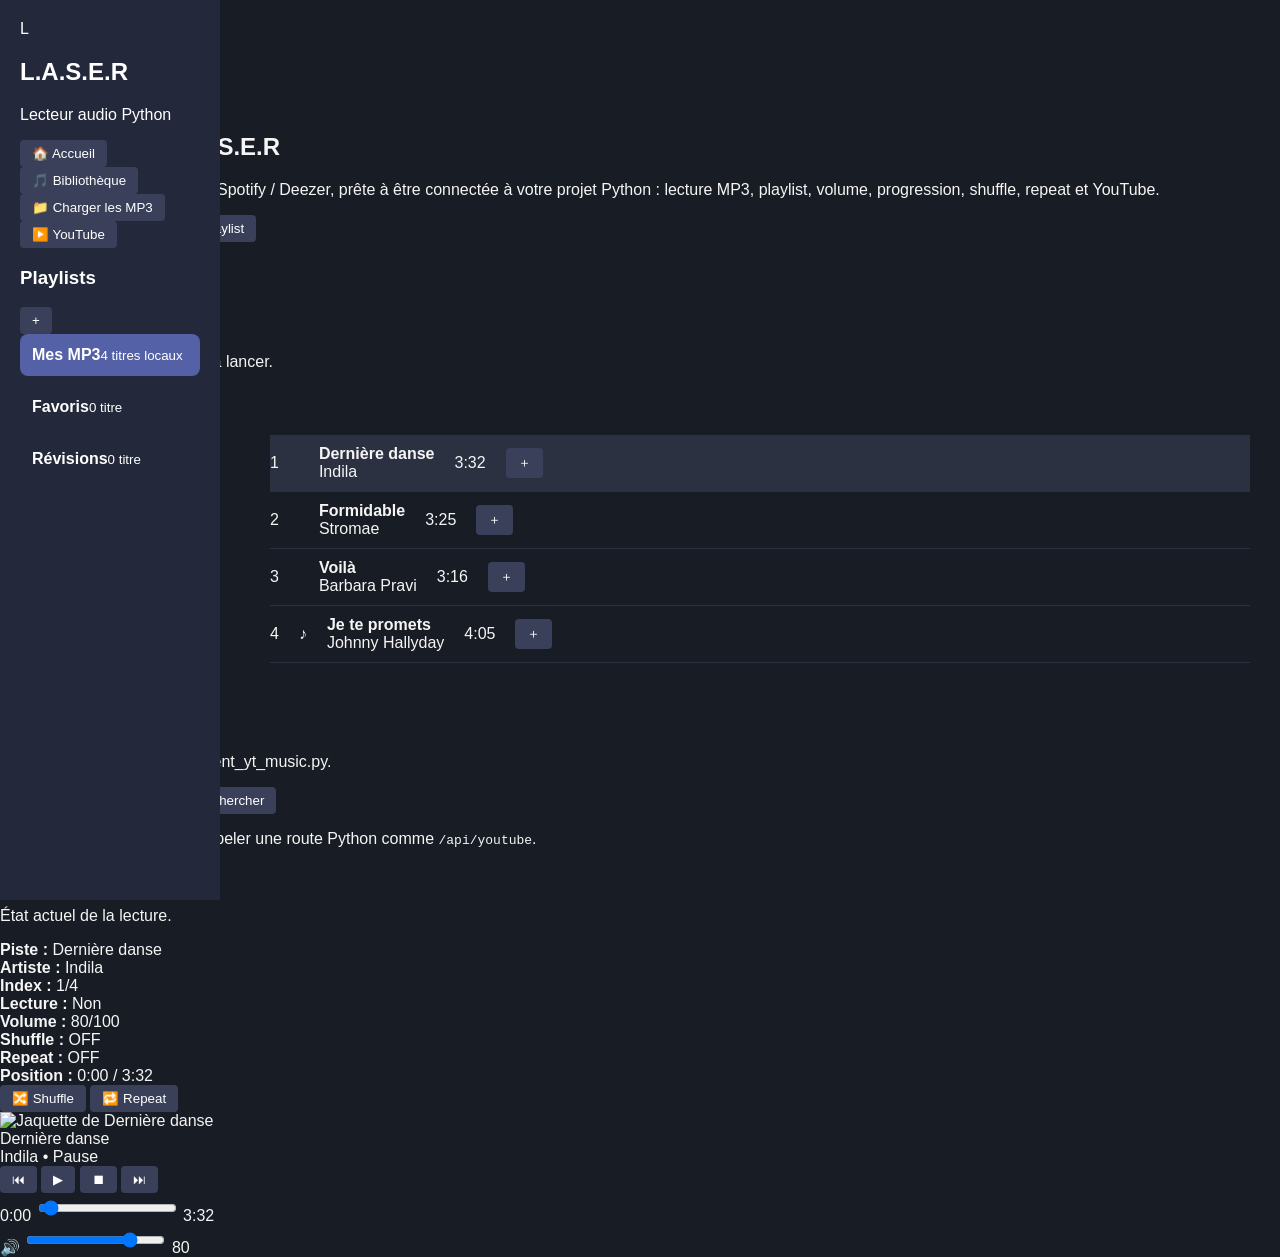
==== interface_test/index.html @ 235b2957 "Refonte globale de l’interface utilisateur pour obtenir un design plus moderne, cohérent et mieux or" ====
<!DOCTYPE html>
<html lang="fr">
<head>
  <meta charset="UTF-8" />
  <meta name="viewport" content="width=device-width, initial-scale=1.0" />
  <title>L.A.S.E.R</title>
  <link rel="stylesheet" href="/interface_test/style.css" />
</head>
<body>
  <div class="app">
    <aside class="sidebar" id="sidebar">
      <div class="brand">
        <div class="brand-icon">L</div>
        <div>
          <h1>L.A.S.E.R</h1>
          <p>Lecteur audio Python</p>
        </div>
      </div>

      <button class="side-btn active">🏠 Accueil</button>
      <button class="side-btn">🎵 Bibliothèque</button>
      <button class="side-btn" id="loadBtn">📁 Charger les MP3</button>
      <button class="side-btn">▶️ YouTube</button>

      <div class="side-section">
        <div class="section-title">
          <h3>Playlists</h3>
          <button id="newPlaylistBtn" title="Créer une playlist">+</button>
        </div>
        <div id="playlistMenu" class="playlist-menu"></div>
      </div>
    </aside>

    <main class="main">
      <header class="topbar">
        <button class="mobile-btn" id="mobileBtn">☰</button>
        <div class="search-box">
          <span>🔎</span>
          <input type="text" id="searchInput" placeholder="Rechercher un titre..." />
        </div>
        <button class="top-btn" id="refreshBtn">Actualiser</button>
      </header>

      <section class="hero">
        <div>
          <p class="hero-small">LECTEUR WEB</p>
          <h2>Bienvenue sur L.A.S.E.R</h2>
          <p class="hero-text">
            Interface moderne inspirée de Spotify / Deezer, prête à être connectée à votre projet Python :
            lecture MP3, playlist, volume, progression, shuffle, repeat et YouTube.
          </p>
          <div class="hero-actions">
            <button class="primary" id="heroLoadBtn">Charger les MP3</button>
            <button class="secondary" id="createPlaylistHeroBtn">Créer une playlist</button>
          </div>
        </div>

        <div class="hero-cover">
          <div class="big-cover" id="bigCover">♪</div>
          <p id="bigCoverTitle">Aucune piste</p>
        </div>
      </section>

      <section class="content">
        <div class="panel">
          <div class="panel-header">
            <div>
              <h3 id="playlistTitle">Playlist locale</h3>
              <p id="playlistSubtitle">Clique sur une musique pour la lancer.</p>
            </div>
            <span class="pill" id="trackCount">0 titre</span>
          </div>

          <div id="playlistContainer" class="playlist"></div>
        </div>

        <div class="right-column">
          <div class="panel">
            <div class="panel-header">
              <div>
                <h3>Recherche YouTube</h3>
                <p>Prévu pour être connecté à client_yt_music.py.</p>
              </div>
            </div>
            <div class="youtube-box">
              <input type="text" id="youtubeQuery" placeholder="Rechercher une musique YouTube..." />
              <button id="youtubeBtn">Rechercher</button>
            </div>
            <p class="help-text">
              Plus tard, ce bouton pourra appeler une route Python comme <code>/api/youtube</code>.
            </p>
          </div>

          <div class="panel">
            <div class="panel-header">
              <div>
                <h3>Infos lecteur</h3>
                <p>État actuel de la lecture.</p>
              </div>
            </div>
            <div id="statusBox" class="status-box"></div>
            <div class="toggle-row">
              <button id="shuffleBtn">🔀 Shuffle</button>
              <button id="repeatBtn">🔁 Repeat</button>
            </div>
          </div>
        </div>
      </section>
    </main>

    <footer class="player-bar">
      <div class="now-playing">
        <div class="cover" id="smallCover">♪</div>
        <div class="track-meta">
          <div id="trackName" class="track-name">Aucune piste</div>
          <div id="trackInfo" class="track-info">Prêt</div>
        </div>
      </div>

      <div class="controls-area">
        <div class="controls">
          <button id="prevBtn">⏮</button>
          <button id="playPauseBtn" class="play-main">▶</button>
          <button id="stopBtn">⏹</button>
          <button id="nextBtn">⏭</button>
        </div>

        <div class="progress-row">
          <span id="currentTime">0:00</span>
          <input type="range" id="progressBar" min="0" max="100" value="0" />
          <span id="durationTime">0:00</span>
        </div>
      </div>

      <div class="volume-box">
        <label for="volumeSlider">🔊</label>
        <input type="range" id="volumeSlider" min="0" max="100" value="80" />
        <span id="volumeValue">80</span>
      </div>
    </footer>
  </div>

  <script src="/interface_test/script.js"></script>
</body>
</html>
---- interface_test/style.css ----
body {
  font-family: 'Segoe UI', Arial, sans-serif;
  background: #181c24;
  color: #f5f5f5;
  margin: 0;
  padding: 0;
}

#sidebar {
  background: #23283b;
  color: #fff;
  width: 220px;
  min-height: 100vh;
  padding: 20px;
  box-sizing: border-box;
  position: fixed;
  left: 0;
  top: 0;
}

#playlistContainer {
  margin-left: 240px;
  padding: 30px;
}

.track-row {
  display: flex;
  align-items: center;
  padding: 10px 0;
  border-bottom: 1px solid #2c3142;
}

.track-row.active {
  background: #2c3142;
}

.track-number, .track-cover, .track-title, .track-subtitle, .track-duration {
  margin-right: 20px;
}

.track-title {
  font-weight: bold;
}

button {
  background: #3a405a;
  color: #fff;
  border: none;
  border-radius: 4px;
  padding: 6px 12px;
  cursor: pointer;
  transition: background 0.2s;
}

button:hover {
  background: #5561a6;
}

input[type="range"], input[type="text"] {
  background: #23283b;
  color: #fff;
  border: 1px solid #3a405a;
  border-radius: 4px;
  padding: 4px;
}

.playlist-card {
  background: #23283b;
  color: #fff;
  border-radius: 8px;
  padding: 12px;
  margin-bottom: 10px;
  cursor: pointer;
  transition: background 0.2s;
}

.playlist-card.active, .playlist-card:hover {
  background: #5561a6;
}
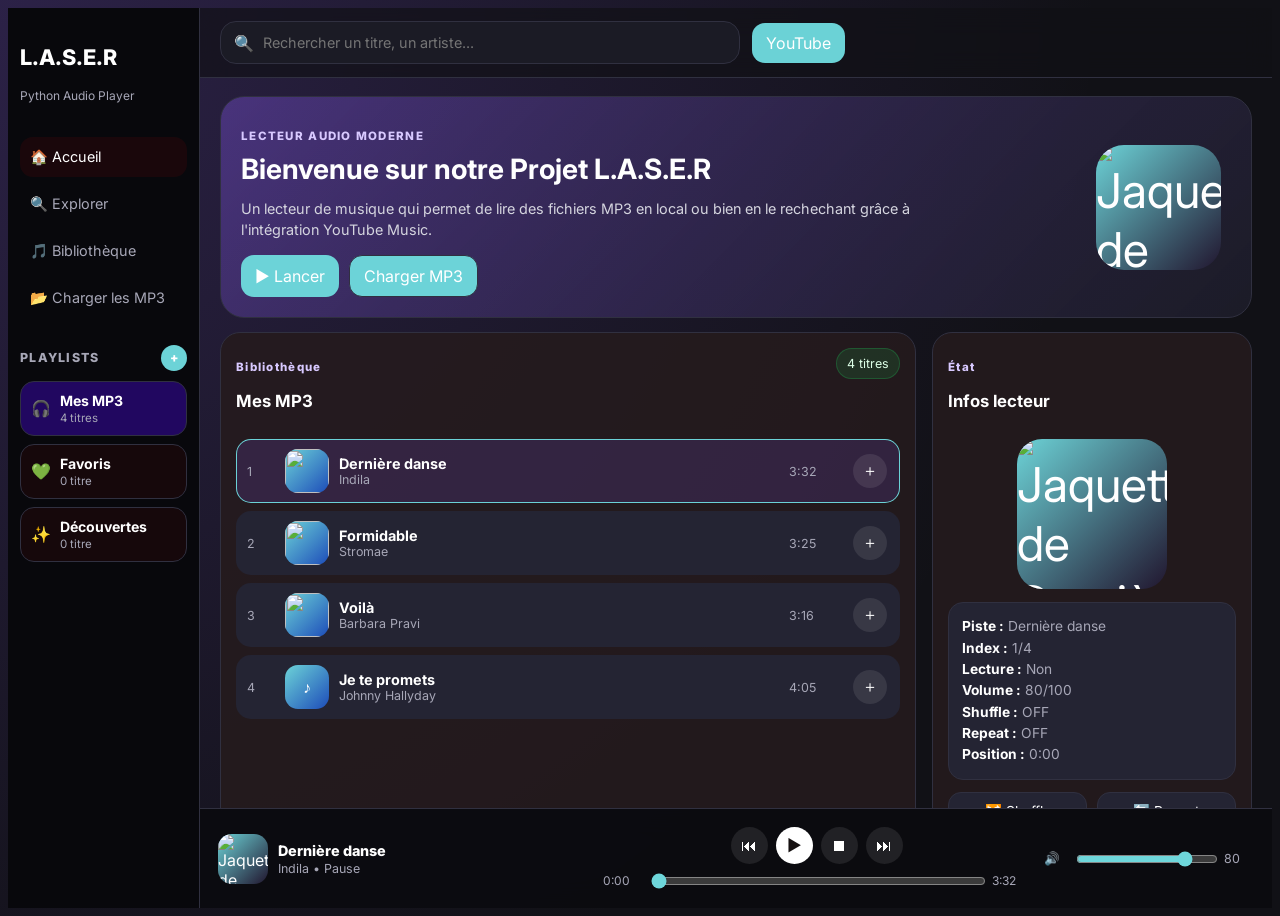
==== commit cb645121: "Correction d’un bug où la playlist était reconstruite chaque secondece qui a provoqué : la suppressi" ====
--- a/interface_test/index.html
+++ b/interface_test/index.html
@@ -4,114 +4,103 @@
   <meta charset="UTF-8" />
   <meta name="viewport" content="width=device-width, initial-scale=1.0" />
   <title>L.A.S.E.R</title>
-  <link rel="stylesheet" href="/interface_test/style.css" />
+  <link rel="preconnect" href="https://fonts.googleapis.com">
+  <link rel="preconnect" href="https://fonts.gstatic.com" crossorigin>
+  <link href="https://fonts.googleapis.com/css2?family=Inter:wght@400;500;600;700;800&display=swap" rel="stylesheet">
+  <link rel="stylesheet" href="style.css" />
 </head>
 <body>
   <div class="app">
     <aside class="sidebar" id="sidebar">
       <div class="brand">
-        <div class="brand-icon">L</div>
+       
         <div>
-          <h1>L.A.S.E.R</h1>
-          <p>Lecteur audio Python</p>
+          <h1 class="logo">L.A.S.E.R</h1>
+          <p>Python Audio Player</p>
         </div>
       </div>
 
-      <button class="side-btn active">🏠 Accueil</button>
-      <button class="side-btn">🎵 Bibliothèque</button>
-      <button class="side-btn" id="loadBtn">📁 Charger les MP3</button>
-      <button class="side-btn">▶️ YouTube</button>
+      <nav class="side-nav">
+        <button class="side-btn active">🏠 Accueil</button>
+        <button class="side-btn">🔍 Explorer</button>
+        <button class="side-btn">🎵 Bibliothèque</button>
+        <button class="side-btn" id="loadBtn">📂 Charger les MP3</button>
+      </nav>
 
       <div class="side-section">
         <div class="section-title">
-          <h3>Playlists</h3>
-          <button id="newPlaylistBtn" title="Créer une playlist">+</button>
+          <span>Playlists</span>
+          <button id="createPlaylistBtn" class="small-plus">+</button>
         </div>
+
         <div id="playlistMenu" class="playlist-menu"></div>
       </div>
+
+      
     </aside>
 
     <main class="main">
       <header class="topbar">
-        <button class="mobile-btn" id="mobileBtn">☰</button>
+        <button class="mobile-menu" id="mobileMenuBtn">☰</button>
+
         <div class="search-box">
-          <span>🔎</span>
-          <input type="text" id="searchInput" placeholder="Rechercher un titre..." />
+          <span>🔍</span>
+          <input type="text" id="searchInput" placeholder="Rechercher un titre, un artiste..." />
         </div>
-        <button class="top-btn" id="refreshBtn">Actualiser</button>
+
+        <button class="top-action" id="youtubeBtn">YouTube</button>
       </header>
 
       <section class="hero">
-        <div>
-          <p class="hero-small">LECTEUR WEB</p>
-          <h2>Bienvenue sur L.A.S.E.R</h2>
+        <div class="hero-content">
+          <p class="hero-small">LECTEUR AUDIO MODERNE</p>
+          <h2>Bienvenue sur notre Projet L.A.S.E.R </h2>
           <p class="hero-text">
-            Interface moderne inspirée de Spotify / Deezer, prête à être connectée à votre projet Python :
-            lecture MP3, playlist, volume, progression, shuffle, repeat et YouTube.
+            Un lecteur de musique qui permet de lire des fichiers MP3 en local ou bien en le rechechant grâce à l'intégration YouTube Music.
           </p>
           <div class="hero-actions">
-            <button class="primary" id="heroLoadBtn">Charger les MP3</button>
-            <button class="secondary" id="createPlaylistHeroBtn">Créer une playlist</button>
+            <button id="heroPlayBtn">▶ Lancer</button>
+            <button id="heroLoadBtn" class="ghost-btn">Charger MP3</button> 
           </div>
         </div>
-
-        <div class="hero-cover">
-          <div class="big-cover" id="bigCover">♪</div>
-          <p id="bigCoverTitle">Aucune piste</p>
-        </div>
+        <div class="hero-cover" id="heroCover">♪</div>
       </section>
 
       <section class="content">
-        <div class="panel">
+        <div class="panel playlist-panel">
           <div class="panel-header">
             <div>
+              <p class="eyebrow">Bibliothèque</p>
               <h3 id="playlistTitle">Playlist locale</h3>
-              <p id="playlistSubtitle">Clique sur une musique pour la lancer.</p>
             </div>
-            <span class="pill" id="trackCount">0 titre</span>
+            <span id="trackCount" class="badge">0 titre</span>
           </div>
-
           <div id="playlistContainer" class="playlist"></div>
         </div>
 
-        <div class="right-column">
-          <div class="panel">
-            <div class="panel-header">
-              <div>
-                <h3>Recherche YouTube</h3>
-                <p>Prévu pour être connecté à client_yt_music.py.</p>
-              </div>
+        <aside class="panel status-panel">
+          <div class="panel-header">
+            <div>
+              <p class="eyebrow">État</p>
+              <h3>Infos lecteur</h3>
             </div>
-            <div class="youtube-box">
-              <input type="text" id="youtubeQuery" placeholder="Rechercher une musique YouTube..." />
-              <button id="youtubeBtn">Rechercher</button>
-            </div>
-            <p class="help-text">
-              Plus tard, ce bouton pourra appeler une route Python comme <code>/api/youtube</code>.
-            </p>
           </div>
 
-          <div class="panel">
-            <div class="panel-header">
-              <div>
-                <h3>Infos lecteur</h3>
-                <p>État actuel de la lecture.</p>
-              </div>
-            </div>
-            <div id="statusBox" class="status-box"></div>
-            <div class="toggle-row">
-              <button id="shuffleBtn">🔀 Shuffle</button>
-              <button id="repeatBtn">🔁 Repeat</button>
-            </div>
+          <div class="large-cover" id="largeCover">♪</div>
+          <div id="statusBox" class="status-box"></div>
+
+          <div class="toggle-row">
+            <button id="shuffleBtn">🔀 Shuffle</button>
+            <button id="repeatBtn">🔄️ Repeat</button>
           </div>
-        </div>
+        </aside>
       </section>
     </main>
 
     <footer class="player-bar">
       <div class="now-playing">
-        <div class="cover" id="smallCover">♪</div>
-        <div class="track-meta">
+        <div class="cover" id="bottomCover">♪</div>
+        <div class="track-texts">
           <div id="trackName" class="track-name">Aucune piste</div>
           <div id="trackInfo" class="track-info">Prêt</div>
         </div>
@@ -119,10 +108,10 @@
 
       <div class="controls-area">
         <div class="controls">
-          <button id="prevBtn">⏮</button>
-          <button id="playPauseBtn" class="play-main">▶</button>
-          <button id="stopBtn">⏹</button>
-          <button id="nextBtn">⏭</button>
+          <button id="prevBtn" title="Précédent">⏮</button>
+          <button id="playPauseBtn" class="main-control" title="Play/Pause">▶</button>
+          <button id="stopBtn" title="Stop">⏹</button>
+          <button id="nextBtn" title="Suivant">⏭</button>
         </div>
 
         <div class="progress-row">
@@ -140,6 +129,6 @@
     </footer>
   </div>
 
-  <script src="/interface_test/script.js"></script>
+  <script src="script.js"></script>
 </body>
 </html>
--- a/interface_test/style.css
+++ b/interface_test/style.css
@@ -1,79 +1,646 @@
+:root {
+  --bg: #111116;
+  --sidebar: #08080c;
+  --panel: #1b1b25;
+  --panel-2: #242433;
+  --accent: #6ed7dbfa;
+  --accent-2: #1d4cb9;
+  --text: #fff;
+  --muted: #a7a7b7;
+  --border: #303040;
+}
+
+* {
+  box-sizing: border-box;
+  margin: 50;
+  padding: 50;
+}
+
 body {
-  font-family: 'Segoe UI', Arial, sans-serif;
-  background: #181c24;
-  color: #f5f5f5;
-  margin: 0;
-  padding: 0;
-}
-
-#sidebar {
-  background: #23283b;
-  color: #fff;
-  width: 220px;
-  min-height: 100vh;
+  height: 100vh;
+  overflow: hidden;
+  font-family: Inter, Arial, sans-serif;
+  background:
+    radial-gradient(circle at top left, rgba(139, 92, 246, 0.22), transparent 70%),
+    var(--bg);
+  color: var(--text);
+}
+
+button,
+input {
+  font: inherit;
+}
+
+button {
+  border: none;
+  cursor: pointer;
+}
+
+.app {
+  height: 100vh;
+  display: grid;
+  grid-template-columns: 192px 1fr;
+  grid-template-rows: 1fr 100px;
+}
+
+.sidebar {
+  grid-row: 1 / 3;
+  padding: 18px 12px;
+  background: var(--sidebar);
+  border-right: 1px solid var(--border);
+  overflow-y: auto;
+  transition: 0.25s;
+  z-index: 30;
+}
+
+.brand {
+  display: flex;
+  gap: 10px;
+  align-items: center;
+  margin-bottom: 22px;
+}
+
+.brand-icon {
+  width: 40px;
+  height: 40px;
+  border-radius: 14px;
+  display: grid;
+  place-items: center;
+  background: linear-gradient(135deg, var(--accent), var(--accent-2));
+  font-weight: 800;
+}
+
+.logo {
+  font-size: 1.35rem;
+  font-weight: 800;
+}
+
+.brand p {
+  color: var(--muted);
+  font-size: 0.75rem;
+}
+
+.side-btn {
+  width: 100%;
+  margin-bottom: 7px;
+  padding: 11px 10px;
+  text-align: left;
+  color: var(--muted);
+  background: transparent;
+  border-radius: 13px;
+  font-size: 0.9rem;
+  transition: 0.2s;
+}
+
+.side-btn:hover,
+.side-btn.active {
+  color: var(--text);
+  background: rgba(242, 5, 5, 0.08);
+}
+
+.side-section {
+  margin-top: 20px;
+}
+
+.section-title {
+  display: flex;
+  justify-content: space-between;
+  align-items: center;
+  color: var(--muted);
+  font-size: 0.78rem;
+  font-weight: 800;
+  text-transform: uppercase;
+  letter-spacing: 0.08rem;
+  margin-bottom: 10px;
+}
+
+.small-plus {
+  width: 26px;
+  height: 26px;
+  border-radius: 50%;
+  background: var(--accent);
+  color: white;
+}
+
+.playlist-menu {
+  display: flex;
+  flex-direction: column;
+  gap: 8px;
+}
+
+.playlist-card {
+  display: flex;
+  gap: 9px;
+  align-items: center;
+  padding: 10px;
+  background: rgba(255, 0, 0, 0.055);
+  border: 1px solid var(--border);
+  border-radius: 14px;
+  transition: 0.2s;
+}
+
+.playlist-card:hover,
+.playlist-card.active-card {
+  background: rgba(78, 7, 243, 0.359);
+}
+
+.playlist-card strong {
+  display: block;
+  font-size: 0.88rem;
+}
+
+.playlist-card small {
+  display: block;
+  color: var(--muted);
+  font-size: 0.72rem;
+  margin-top: 2px;
+}
+
+.mini-player-card {
+  margin-top: 18px;
+  padding: 12px;
+  border-radius: 16px;
+  background: linear-gradient(135deg, rgba(139, 92, 246, 0.22), rgba(29, 185, 84, 0.10));
+  border: 1px solid var(--border);
+}
+
+.mini-player-card p {
+  color: var(--muted);
+  font-size: 0.75rem;
+  margin-bottom: 4px;
+}
+
+.mini-player-card strong {
+  font-size: 0.86rem;
+}
+
+.main {
+  min-width: 0;
+  display: flex;
+  flex-direction: column;
+  overflow: hidden;
+}
+
+.topbar {
+  height: 70px;
+  padding: 14px 20px;
+  display: flex;
+  gap: 12px;
+  align-items: center;
+  border-bottom: 1px solid var(--border);
+  background: rgba(17, 17, 22, 0.678);
+  backdrop-filter: blur(14px);
+}
+
+.mobile-menu {
+  display: none;
+  width: 40px;
+  height: 40px;
+  border-radius: 13px;
+  color: white;
+  background: var(--panel-2);
+}
+
+.search-box {
+  flex: 1;
+  max-width: 520px;
+  padding: 0 13px;
+  display: flex;
+  gap: 9px;
+  align-items: center;
+  background: var(--panel);
+  border: 1px solid var(--border);
+  border-radius: 16px;
+}
+
+.search-box input {
+  width: 100%;
+  padding: 12px 0;
+  border: none;
+  outline: none;
+  background: transparent;
+  color: white;
+  font-size: 0.9rem;
+}
+
+.top-action,
+.hero-actions button,
+.toggle-row button {
+  padding: 10px 14px;
+  border-radius: 13px;
+  color: white;
+  background: var(--accent);
+  transition: 0.2s;
+}
+
+.ghost-btn,
+.toggle-row button {
+  background: var(--panel-2);
+  border: 1px solid var(--border);
+}
+
+.hero {
+  margin: 18px 20px 14px;
   padding: 20px;
-  box-sizing: border-box;
-  position: fixed;
-  left: 0;
-  top: 0;
-}
-
-#playlistContainer {
-  margin-left: 240px;
-  padding: 30px;
+  border-radius: 24px;
+  display: grid;
+  grid-template-columns: 1fr 135px;
+  align-items: center;
+  gap: 16px;
+  background: linear-gradient(135deg, rgba(139, 92, 246, 0.34), rgba(28, 28, 40, 0.95));
+  border: 1px solid var(--border);
+}
+
+.hero-small,
+.eyebrow {
+  color: #d8c9ff;
+  font-size: 0.72rem;
+  font-weight: 800;
+  letter-spacing: 0.08rem;
+}
+
+.hero h2 {
+  margin: 6px 0;
+  font-size: 1.75rem;
+  line-height: 1.1;
+}
+
+.hero-text {
+  max-width: 680px;
+  color: #d5d5df;
+  font-size: 0.9rem;
+  line-height: 1.45;
+}
+
+.hero-actions {
+  display: flex;
+  gap: 10px;
+  margin-top: 14px;
+}
+
+.hero-cover {
+  width: 125px;
+  height: 125px;
+  border-radius: 28px;
+  display: grid;
+  place-items: center;
+  font-size: 3rem;
+  background: linear-gradient(135deg, var(--accent), #21162f);
+  overflow: hidden;
+}
+
+.hero-cover img,
+.large-cover img,
+.cover img,
+.track-cover img {
+  width: 100%;
+  height: 100%;
+  object-fit: cover;
+}
+
+.content {
+  padding: 0 20px 100px;
+  display: grid;
+  grid-template-columns: minmax(0, 1.25fr) 320px;
+  gap: 16px;
+  overflow-y: auto;
+}
+
+.panel {
+  padding: 15px;
+  border-radius: 20px;
+  background: rgba(37, 27, 29, 0.88);
+  border: 1px solid var(--border);
+}
+
+.panel-header {
+  display: flex;
+  justify-content: space-between;
+  gap: 10px;
+  align-items: flex-start;
+  margin-bottom: 12px;
+}
+
+.panel h3 {
+  font-size: 1.05rem;
+}
+
+.badge {
+  padding: 7px 10px;
+  border-radius: 999px;
+  color: #ddffe7;
+  background: rgba(29, 185, 84, 0.15);
+  border: 1px solid rgba(29, 185, 84, 0.28);
+  font-size: 0.78rem;
+  white-space: nowrap;
+}
+
+.playlist {
+  display: flex;
+  flex-direction: column;
+  gap: 8px;
 }
 
 .track-row {
-  display: flex;
-  align-items: center;
-  padding: 10px 0;
-  border-bottom: 1px solid #2c3142;
-}
-
+  display: grid;
+  grid-template-columns: 28px 44px minmax(0, 1fr) 54px 36px;
+  gap: 10px;
+  align-items: center;
+  padding: 9px 10px;
+  border-radius: 15px;
+  background: var(--panel-2);
+  border: 1px solid transparent;
+  transition: 0.2s;
+}
+
+.track-row:hover,
 .track-row.active {
-  background: #2c3142;
-}
-
-.track-number, .track-cover, .track-title, .track-subtitle, .track-duration {
-  margin-right: 20px;
+  border-color: var(--accent);
+  background: rgba(139, 92, 246, 0.16);
+}
+
+.track-number,
+.track-duration,
+.track-subtitle {
+  color: var(--muted);
+  font-size: 0.78rem;
+}
+
+.track-cover {
+  width: 44px;
+  height: 44px;
+  border-radius: 13px;
+  display: grid;
+  place-items: center;
+  background: linear-gradient(135deg, var(--accent), var(--accent-2));
+  overflow: hidden;
 }
 
 .track-title {
-  font-weight: bold;
-}
-
-button {
-  background: #3a405a;
-  color: #fff;
-  border: none;
-  border-radius: 4px;
-  padding: 6px 12px;
-  cursor: pointer;
-  transition: background 0.2s;
-}
-
-button:hover {
-  background: #5561a6;
-}
-
-input[type="range"], input[type="text"] {
-  background: #23283b;
-  color: #fff;
-  border: 1px solid #3a405a;
-  border-radius: 4px;
-  padding: 4px;
-}
-
-.playlist-card {
-  background: #23283b;
-  color: #fff;
-  border-radius: 8px;
-  padding: 12px;
-  margin-bottom: 10px;
-  cursor: pointer;
-  transition: background 0.2s;
-}
-
-.playlist-card.active, .playlist-card:hover {
-  background: #5561a6;
-}+  font-size: 0.9rem;
+  font-weight: 700;
+  white-space: nowrap;
+  overflow: hidden;
+  text-overflow: ellipsis;
+}
+
+.add-track-btn {
+  width: 34px;
+  height: 34px;
+  border-radius: 50%;
+  color: white;
+  background: rgba(255, 255, 255, 0.09);
+}
+
+.large-cover {
+  width: 150px;
+  height: 150px;
+  margin: 0 auto 13px;
+  border-radius: 25px;
+  display: grid;
+  place-items: center;
+  font-size: 3rem;
+  background: linear-gradient(135deg, var(--accent), #21162f);
+  overflow: hidden;
+}
+
+.status-box {
+  padding: 13px;
+  min-height: 150px;
+  border-radius: 15px;
+  color: var(--muted);
+  background: var(--panel-2);
+  border: 1px solid var(--border);
+  font-size: 0.86rem;
+  line-height: 1.55;
+}
+
+.status-box strong {
+  color: white;
+}
+
+.toggle-row {
+  display: flex;
+  gap: 10px;
+  margin-top: 12px;
+}
+
+.toggle-row button {
+  flex: 1;
+  font-size: 0.86rem;
+}
+
+.toggle-row button.active {
+  background: var(--accent-2);
+}
+
+.player-bar {
+  grid-column: 2;
+  z-index: 15;
+  padding: 11px 18px;
+  display: grid;
+  grid-template-columns: minmax(170px, 1fr) minmax(300px, 1.15fr) 210px;
+  gap: 14px;
+  align-items: center;
+  background: rgba(12, 12, 16, 0.96);
+  border-top: 1px solid var(--border);
+  backdrop-filter: blur(14px);
+}
+
+.now-playing {
+  display: flex;
+  align-items: center;
+  gap: 10px;
+  min-width: 0;
+}
+
+.cover {
+  width: 50px;
+  height: 50px;
+  border-radius: 14px;
+  display: grid;
+  place-items: center;
+  background: linear-gradient(135deg, var(--accent), #21162f);
+  overflow: hidden;
+}
+
+.track-texts {
+  min-width: 0;
+}
+
+.track-name {
+  font-size: 0.9rem;
+  font-weight: 800;
+  white-space: nowrap;
+  overflow: hidden;
+  text-overflow: ellipsis;
+}
+
+.track-info {
+  margin-top: 2px;
+  color: var(--muted);
+  font-size: 0.78rem;
+  white-space: nowrap;
+  overflow: hidden;
+  text-overflow: ellipsis;
+}
+
+.controls-area {
+  display: flex;
+  flex-direction: column;
+  gap: 7px;
+}
+
+.controls {
+  display: flex;
+  justify-content: center;
+  gap: 8px;
+}
+
+.controls button {
+  width: 37px;
+  height: 37px;
+  border-radius: 50%;
+  color: white;
+  background: rgba(255, 255, 255, 0.09);
+}
+
+.controls .main-control {
+  color: #161111;
+  background: white;
+}
+
+.progress-row {
+  display: grid;
+  grid-template-columns: 38px 1fr 38px;
+  gap: 8px;
+  align-items: center;
+  color: var(--muted);
+  font-size: 0.75rem;
+}
+
+.volume-box {
+  display: grid;
+  grid-template-columns: 22px 1fr 30px;
+  gap: 8px;
+  align-items: center;
+  color: var(--muted);
+  font-size: 0.78rem;
+}
+
+input[type="range"] {
+  width: 100%;
+  accent-color: var(--accent);
+}
+
+@media (max-width: 1100px) {
+  .content {
+    grid-template-columns: 1fr;
+  }
+
+  .status-panel {
+    display: grid;
+    grid-template-columns: 160px 1fr;
+    gap: 14px;
+  }
+
+  .status-panel .panel-header,
+  .status-panel .toggle-row {
+    grid-column: 1 / -1;
+  }
+}
+
+@media (max-width: 880px) {
+  body {
+    overflow: auto;
+  }
+
+  .app {
+    height: auto;
+    min-height: 100vh;
+    grid-template-columns: 1fr;
+    grid-template-rows: auto auto;
+  }
+
+  .sidebar {
+    position: fixed;
+    inset: 0 auto 0 0;
+    width: 245px;
+    transform: translateX(-105%);
+  }
+
+  .sidebar.open {
+    transform: translateX(0);
+  }
+
+  .mobile-menu {
+    display: block;
+  }
+
+  .topbar {
+    position: sticky;
+    top: 0;
+    z-index: 20;
+    padding: 12px;
+  }
+
+  .hero {
+    grid-template-columns: 1fr;
+    margin: 14px;
+  }
+
+  .hero-cover {
+    display: none;
+  }
+
+  .content {
+    padding: 0 14px 230px;
+    overflow: visible;
+  }
+
+  .player-bar {
+    position: fixed;
+    left: 0;
+    right: 0;
+    bottom: 0;
+    grid-column: 1;
+    grid-template-columns: 1fr;
+  }
+
+  .volume-box {
+    max-width: 360px;
+    width: 100%;
+    margin: auto;
+  }
+}
+
+@media (max-width: 560px) {
+  .top-action {
+    display: none;
+  }
+
+  .hero h2 {
+    font-size: 1.45rem;
+  }
+
+  .hero-actions {
+    flex-direction: column;
+  }
+
+  .track-row {
+    grid-template-columns: 24px 40px minmax(0, 1fr) 34px;
+  }
+
+  .track-duration {
+    display: none;
+  }
+
+  .status-panel {
+    display: block;
+  }
+
+  .large-cover {
+    width: 130px;
+    height: 130px;
+  }
+}
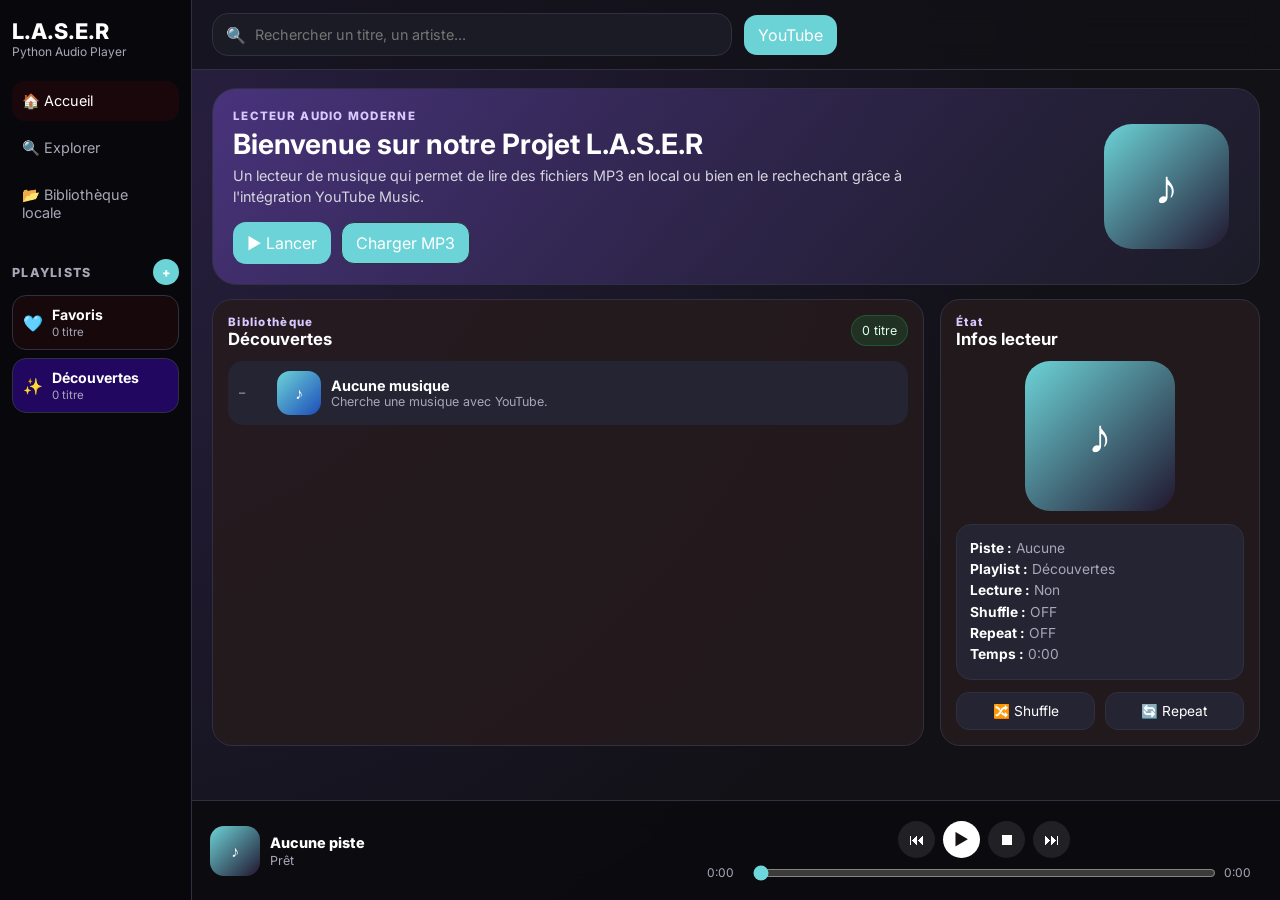
==== commit 00ee3b10: "feat: amélioration complète du lecteur L.A.S.E.R * connexion de l’interface HTML/CSS/JS avec Python " ====
--- a/interface_test/index.html
+++ b/interface_test/index.html
@@ -23,8 +23,7 @@
       <nav class="side-nav">
         <button class="side-btn active">🏠 Accueil</button>
         <button class="side-btn">🔍 Explorer</button>
-        <button class="side-btn">🎵 Bibliothèque</button>
-        <button class="side-btn" id="loadBtn">📂 Charger les MP3</button>
+        <button class="side-btn" id="loadBtn">📂 Bibliothèque locale</button>
       </nav>
 
       <div class="side-section">
@@ -120,12 +119,6 @@
           <span id="durationTime">0:00</span>
         </div>
       </div>
-
-      <div class="volume-box">
-        <label for="volumeSlider">🔊</label>
-        <input type="range" id="volumeSlider" min="0" max="100" value="80" />
-        <span id="volumeValue">80</span>
-      </div>
     </footer>
   </div>
 
--- a/interface_test/style.css
+++ b/interface_test/style.css
@@ -12,8 +12,8 @@
 
 * {
   box-sizing: border-box;
-  margin: 50;
-  padding: 50;
+  margin: 0;
+  padding: 0;
 }
 
 body {
@@ -60,16 +60,6 @@
   margin-bottom: 22px;
 }
 
-.brand-icon {
-  width: 40px;
-  height: 40px;
-  border-radius: 14px;
-  display: grid;
-  place-items: center;
-  background: linear-gradient(135deg, var(--accent), var(--accent-2));
-  font-weight: 800;
-}
-
 .logo {
   font-size: 1.35rem;
   font-weight: 800;
@@ -154,24 +144,6 @@
   color: var(--muted);
   font-size: 0.72rem;
   margin-top: 2px;
-}
-
-.mini-player-card {
-  margin-top: 18px;
-  padding: 12px;
-  border-radius: 16px;
-  background: linear-gradient(135deg, rgba(139, 92, 246, 0.22), rgba(29, 185, 84, 0.10));
-  border: 1px solid var(--border);
-}
-
-.mini-player-card p {
-  color: var(--muted);
-  font-size: 0.75rem;
-  margin-bottom: 4px;
-}
-
-.mini-player-card strong {
-  font-size: 0.86rem;
 }
 
 .main {
@@ -233,6 +205,22 @@
   transition: 0.2s;
 }
 
+.top-action.loading {
+  opacity: 0.75;
+  pointer-events: none;
+  animation: pulseYoutube 0.8s infinite alternate;
+}
+
+@keyframes pulseYoutube {
+  from {
+    transform: scale(1);
+  }
+
+  to {
+    transform: scale(1.04);
+  }
+}
+
 .ghost-btn,
 .toggle-row button {
   background: var(--panel-2);
@@ -343,7 +331,7 @@
 
 .track-row {
   display: grid;
-  grid-template-columns: 28px 44px minmax(0, 1fr) 54px 36px;
+  grid-template-columns: 28px 44px minmax(0, 1fr) 54px 120px;
   gap: 10px;
   align-items: center;
   padding: 9px 10px;
@@ -384,12 +372,52 @@
   text-overflow: ellipsis;
 }
 
+.track-actions {
+  display: flex;
+  align-items: center;
+  justify-content: flex-end;
+  gap: 8px;
+}
+
+.icon-btn,
+.favorite-btn,
+.remove-track-btn,
 .add-track-btn {
   width: 34px;
   height: 34px;
-  border-radius: 50%;
-  color: white;
-  background: rgba(255, 255, 255, 0.09);
+  border-radius: 12px;
+  border: 1px solid var(--border);
+  background: rgba(255, 255, 255, 0.06);
+  color: var(--text);
+  font-size: 1rem;
+  font-weight: 800;
+  cursor: pointer;
+  transition: 0.2s;
+}
+
+.icon-btn:hover,
+.favorite-btn:hover,
+.remove-track-btn:hover,
+.add-track-btn:hover {
+  transform: translateY(-2px);
+}
+
+.favorite-btn:hover {
+  background: rgba(255, 55, 120, 0.18);
+  border-color: rgba(255, 55, 120, 0.5);
+  color: #ff5c9a;
+}
+
+.add-track-btn:hover {
+  background: rgba(110, 215, 219, 0.18);
+  border-color: rgba(110, 215, 219, 0.6);
+  color: var(--accent);
+}
+
+.remove-track-btn:hover {
+  background: rgba(255, 70, 70, 0.18);
+  border-color: rgba(255, 70, 70, 0.55);
+  color: #ff6b6b;
 }
 
 .large-cover {
@@ -439,7 +467,7 @@
   z-index: 15;
   padding: 11px 18px;
   display: grid;
-  grid-template-columns: minmax(170px, 1fr) minmax(300px, 1.15fr) 210px;
+  grid-template-columns: minmax(170px, 1fr) minmax(300px, 1.15fr);
   gap: 14px;
   align-items: center;
   background: rgba(12, 12, 16, 0.96);
@@ -517,15 +545,6 @@
   align-items: center;
   color: var(--muted);
   font-size: 0.75rem;
-}
-
-.volume-box {
-  display: grid;
-  grid-template-columns: 22px 1fr 30px;
-  gap: 8px;
-  align-items: center;
-  color: var(--muted);
-  font-size: 0.78rem;
 }
 
 input[type="range"] {
@@ -606,12 +625,6 @@
     grid-column: 1;
     grid-template-columns: 1fr;
   }
-
-  .volume-box {
-    max-width: 360px;
-    width: 100%;
-    margin: auto;
-  }
 }
 
 @media (max-width: 560px) {
@@ -628,7 +641,7 @@
   }
 
   .track-row {
-    grid-template-columns: 24px 40px minmax(0, 1fr) 34px;
+    grid-template-columns: 24px 40px minmax(0, 1fr) 90px;
   }
 
   .track-duration {
@@ -643,4 +656,4 @@
     width: 130px;
     height: 130px;
   }
-}
+}
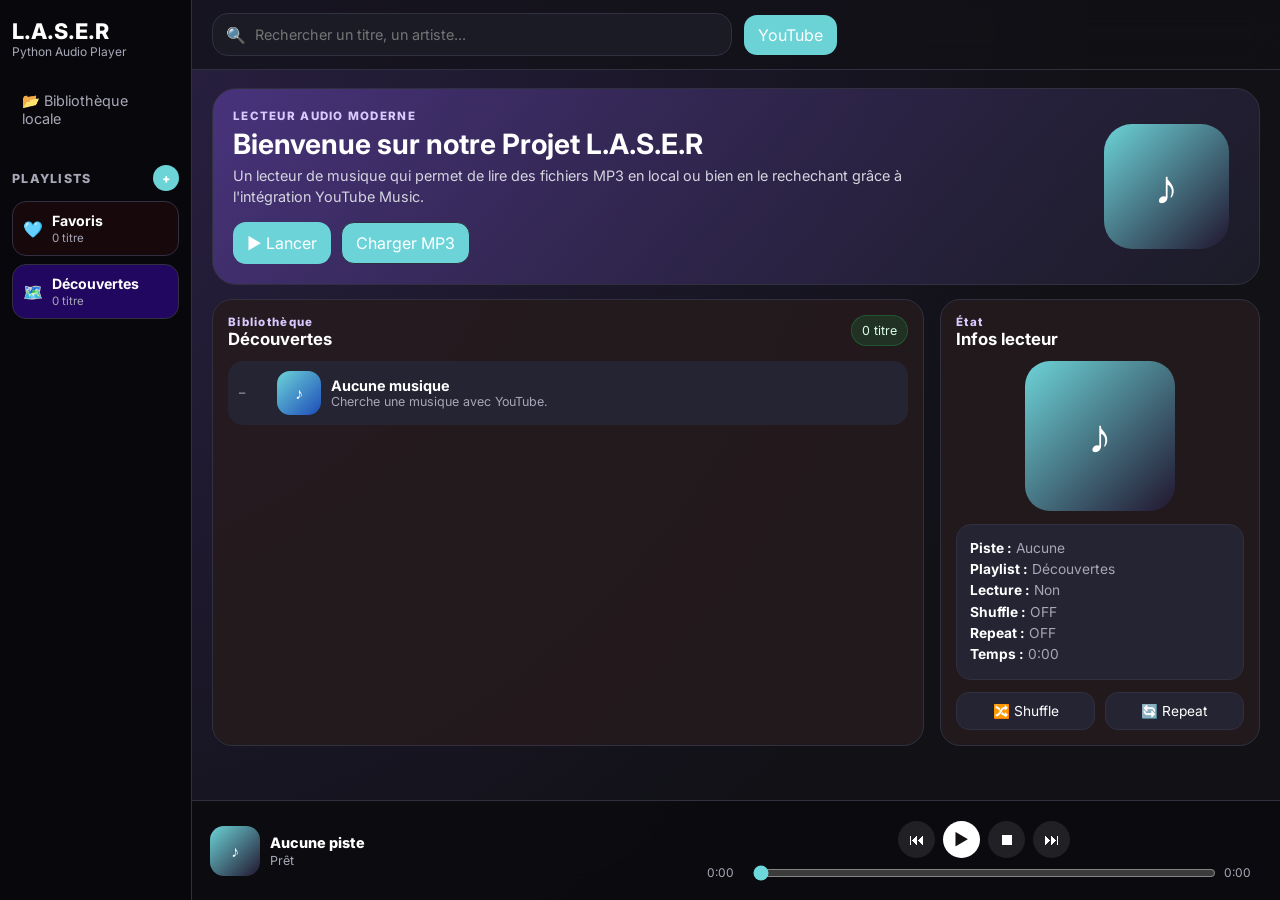
==== commit 5b6b8076: "Aélioration de l’interface suppression des boutons Accueil et Explorer  amélioration du système de f" ====
--- a/interface_test/index.html
+++ b/interface_test/index.html
@@ -21,8 +21,6 @@
       </div>
 
       <nav class="side-nav">
-        <button class="side-btn active">🏠 Accueil</button>
-        <button class="side-btn">🔍 Explorer</button>
         <button class="side-btn" id="loadBtn">📂 Bibliothèque locale</button>
       </nav>
 
--- a/interface_test/style.css
+++ b/interface_test/style.css
@@ -656,4 +656,52 @@
     width: 130px;
     height: 130px;
   }
+
+.favorite-btn.liked {
+  color: #6ed7db;
+  border-color: rgba(110, 215, 219, 0.7);
+  background: rgba(110, 215, 219, 0.18);
+  animation: heartPop 0.35s ease;
+}
+
+@keyframes heartPop {
+  0% {
+    transform: scale(1);
+  }
+
+  45% {
+    transform: scale(1.35);
+  }
+
+  100% {
+    transform: scale(1);
+  }
+}
+
+.favorite-btn.liked {
+  color: #6ed7db;
+  border-color: rgba(110, 215, 219, 0.8);
+  background: rgba(110, 215, 219, 0.22);
+  animation: heartPop 0.35s ease;
+}
+
+@keyframes heartPop {
+  0% {
+    transform: scale(1);
+  }
+
+  45% {
+    transform: scale(1.35);
+  }
+
+  100% {
+    transform: scale(1);
+  }
+}
+
+.favorite-btn.active-favorite {
+  background: rgba(110, 215, 219, 0.22);
+  border: 1px solid rgba(110, 215, 219, 0.6);
+}
+
 }
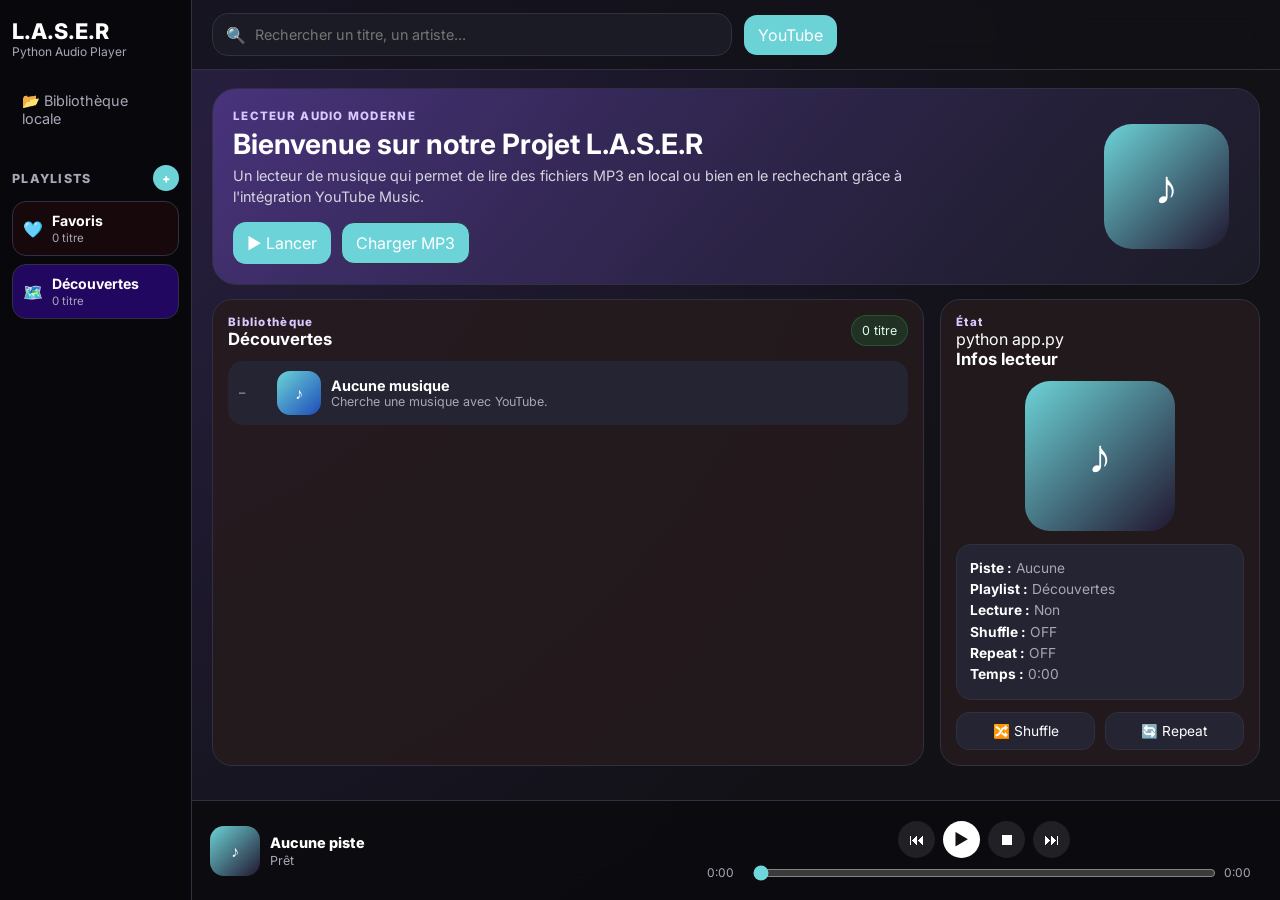
==== commit 61717b49: "Modif page web" ====
--- a/interface_test/index.html
+++ b/interface_test/index.html
@@ -78,7 +78,7 @@
         <aside class="panel status-panel">
           <div class="panel-header">
             <div>
-              <p class="eyebrow">État</p>
+              <p class="eyebrow">État</p>python app.py
               <h3>Infos lecteur</h3>
             </div>
           </div>
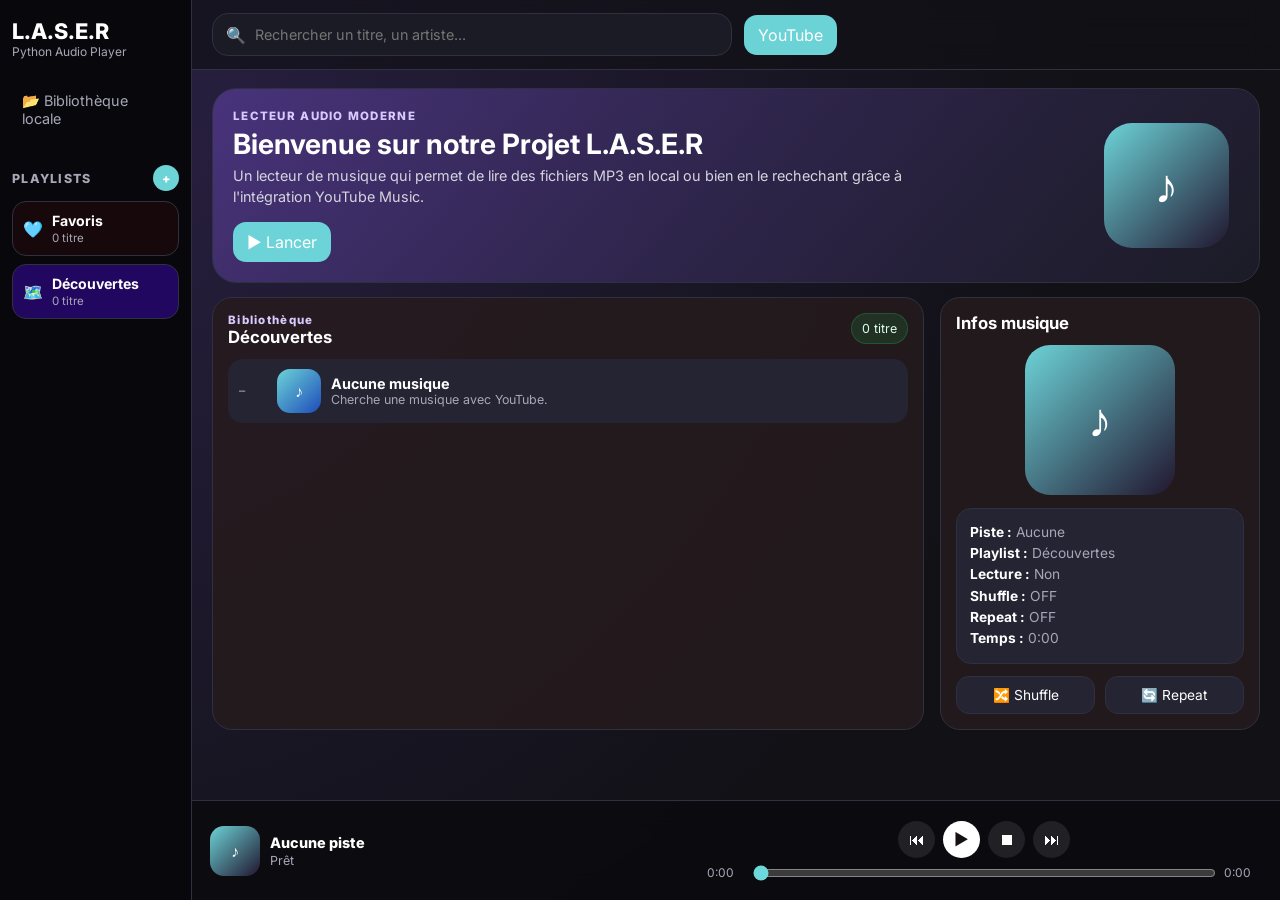
==== commit a16d4d2f: "Améliorations YouTube Music & Interface L.A.S.E.R Correction des bugs Play / Pause / Repeat Correcti" ====
--- a/interface_test/index.html
+++ b/interface_test/index.html
@@ -57,7 +57,6 @@
           </p>
           <div class="hero-actions">
             <button id="heroPlayBtn">▶ Lancer</button>
-            <button id="heroLoadBtn" class="ghost-btn">Charger MP3</button> 
           </div>
         </div>
         <div class="hero-cover" id="heroCover">♪</div>
@@ -78,8 +77,7 @@
         <aside class="panel status-panel">
           <div class="panel-header">
             <div>
-              <p class="eyebrow">État</p>python app.py
-              <h3>Infos lecteur</h3>
+              <h3>Infos musique</h3>
             </div>
           </div>
 
--- a/interface_test/style.css
+++ b/interface_test/style.css
@@ -704,4 +704,44 @@
   border: 1px solid rgba(110, 215, 219, 0.6);
 }
 
+.delete-playlist-btn {
+  margin-left: auto;
+
+  width: 32px;
+  height: 32px;
+
+  border: none;
+  border-radius: 50%;
+
+  background: rgba(255, 255, 255, 0.08);
+
+  color: #ff5a7a;
+
+  font-size: 0.9rem;
+  font-weight: bold;
+
+  cursor: pointer;
+
+  display: flex;
+  align-items: center;
+  justify-content: center;
+
+  transition:
+    background 0.2s ease,
+    transform 0.2s ease,
+    color 0.2s ease;
+}
+
+.delete-playlist-btn:hover {
+  background: rgba(255, 90, 122, 0.18);
+
+  color: #ff7b96;
+
+  transform: scale(1.08);
+}
+
+.delete-playlist-btn:active {
+  transform: scale(0.95);
+}
+
 }
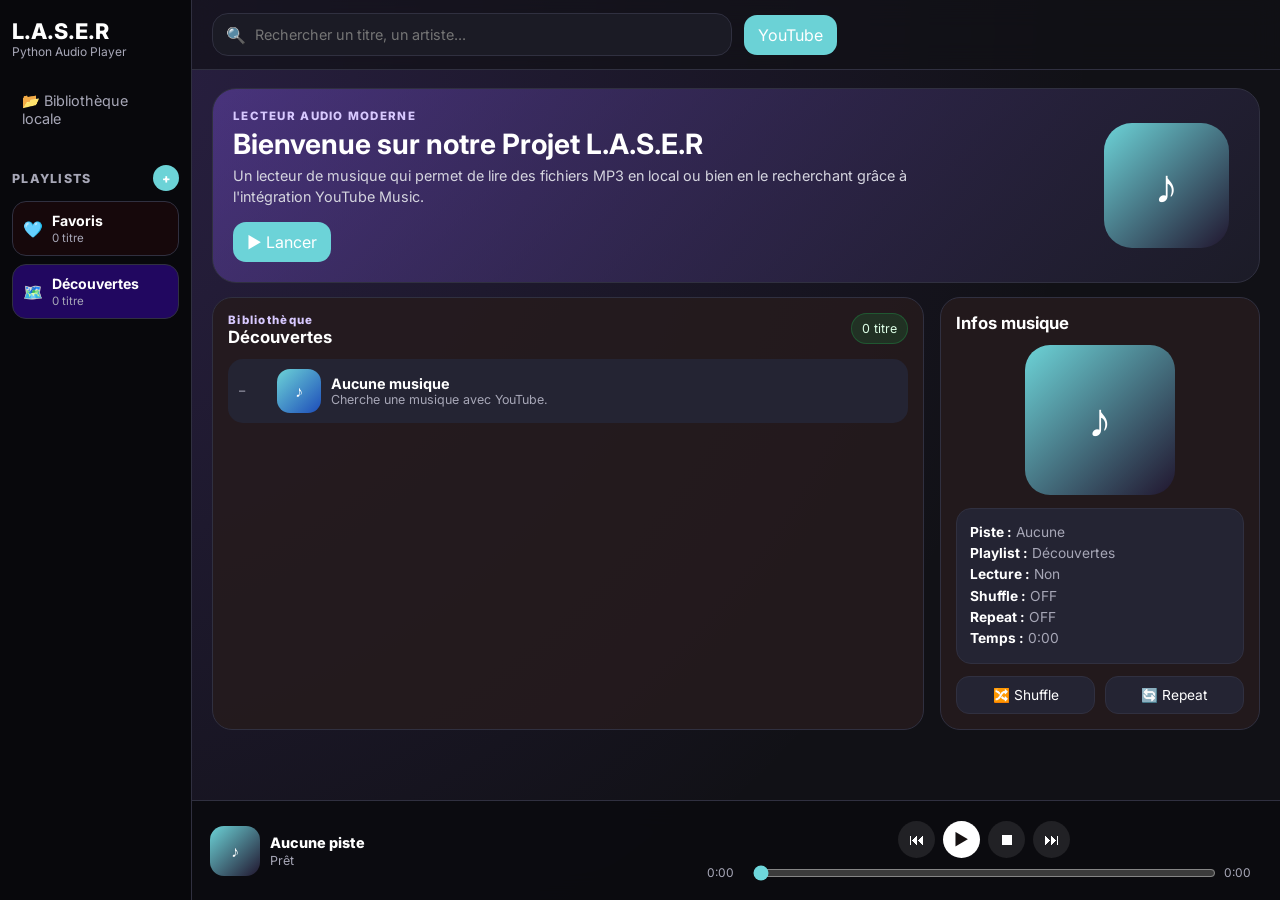
==== commit b9b51c15: "mise en place de commantaire dans le html" ====
--- a/interface_test/index.html
+++ b/interface_test/index.html
@@ -1,123 +1,250 @@
 <!DOCTYPE html>
 <html lang="fr">
 <head>
+  <!-- Encodage UTF-8 pour supporter les caractères spéciaux -->
   <meta charset="UTF-8" />
+
+  <!-- Permet un affichage responsive sur mobile -->
   <meta name="viewport" content="width=device-width, initial-scale=1.0" />
+
+  <!-- Titre affiché dans l’onglet du navigateur -->
   <title>L.A.S.E.R</title>
+
+  <!-- Préconnexion aux serveurs Google Fonts pour améliorer les performances -->
   <link rel="preconnect" href="https://fonts.googleapis.com">
   <link rel="preconnect" href="https://fonts.gstatic.com" crossorigin>
+
+  <!-- Importation de la police Inter -->
   <link href="https://fonts.googleapis.com/css2?family=Inter:wght@400;500;600;700;800&display=swap" rel="stylesheet">
+
+  <!-- Liaison avec le fichier CSS -->
   <link rel="stylesheet" href="style.css" />
 </head>
+
 <body>
+
+  <!-- Conteneur principal de l'application -->
   <div class="app">
+
+    <!-- Barre latérale -->
     <aside class="sidebar" id="sidebar">
+
+      <!-- Logo et présentation -->
       <div class="brand">
-       
         <div>
           <h1 class="logo">L.A.S.E.R</h1>
           <p>Python Audio Player</p>
         </div>
       </div>
 
+      <!-- Navigation principale -->
       <nav class="side-nav">
-        <button class="side-btn" id="loadBtn">📂 Bibliothèque locale</button>
+
+        <!-- Bouton pour charger des musiques locales -->
+        <button class="side-btn" id="loadBtn">
+          📂 Bibliothèque locale
+        </button>
+
       </nav>
 
+      <!-- Section playlists -->
       <div class="side-section">
+
+        <!-- Titre + bouton de création -->
         <div class="section-title">
           <span>Playlists</span>
+
+          <!-- Bouton pour créer une playlist -->
           <button id="createPlaylistBtn" class="small-plus">+</button>
         </div>
 
+        <!-- Conteneur des playlists -->
         <div id="playlistMenu" class="playlist-menu"></div>
       </div>
 
-      
     </aside>
 
+    <!-- Contenu principal -->
     <main class="main">
+
+      <!-- Barre supérieure -->
       <header class="topbar">
+
+        <!-- Bouton menu mobile -->
         <button class="mobile-menu" id="mobileMenuBtn">☰</button>
 
+        <!-- Barre de recherche -->
         <div class="search-box">
           <span>🔍</span>
-          <input type="text" id="searchInput" placeholder="Rechercher un titre, un artiste..." />
-        </div>
-
-        <button class="top-action" id="youtubeBtn">YouTube</button>
+
+          <!-- Champ de recherche -->
+          <input 
+            type="text" 
+            id="searchInput" 
+            placeholder="Rechercher un titre, un artiste..." 
+          />
+        </div>
+
+        <!-- Bouton YouTube -->
+        <button class="top-action" id="youtubeBtn">
+          YouTube
+        </button>
+
       </header>
 
+      <!-- Section principale de bienvenue -->
       <section class="hero">
+
         <div class="hero-content">
+
+          <!-- Petit texte descriptif -->
           <p class="hero-small">LECTEUR AUDIO MODERNE</p>
-          <h2>Bienvenue sur notre Projet L.A.S.E.R </h2>
+
+          <!-- Titre principal -->
+          <h2>Bienvenue sur notre Projet L.A.S.E.R</h2>
+
+          <!-- Description du projet -->
           <p class="hero-text">
-            Un lecteur de musique qui permet de lire des fichiers MP3 en local ou bien en le rechechant grâce à l'intégration YouTube Music.
+            Un lecteur de musique qui permet de lire des fichiers MP3 
+            en local ou bien en le recherchant grâce à l'intégration 
+            YouTube Music.
           </p>
+
+          <!-- Bouton de lancement -->
           <div class="hero-actions">
             <button id="heroPlayBtn">▶ Lancer</button>
           </div>
-        </div>
+
+        </div>
+
+        <!-- Illustration / cover -->
         <div class="hero-cover" id="heroCover">♪</div>
+
       </section>
 
+      <!-- Zone principale du contenu -->
       <section class="content">
+
+        <!-- Panneau playlist -->
         <div class="panel playlist-panel">
+
+          <!-- En-tête -->
           <div class="panel-header">
             <div>
               <p class="eyebrow">Bibliothèque</p>
+
+              <!-- Nom de la playlist -->
               <h3 id="playlistTitle">Playlist locale</h3>
             </div>
+
+            <!-- Nombre de titres -->
             <span id="trackCount" class="badge">0 titre</span>
           </div>
+
+          <!-- Conteneur des musiques -->
           <div id="playlistContainer" class="playlist"></div>
         </div>
 
+        <!-- Panneau informations musique -->
         <aside class="panel status-panel">
+
+          <!-- En-tête -->
           <div class="panel-header">
             <div>
               <h3>Infos musique</h3>
             </div>
           </div>
 
+          <!-- Grande couverture de la musique -->
           <div class="large-cover" id="largeCover">♪</div>
+
+          <!-- Zone des informations -->
           <div id="statusBox" class="status-box"></div>
 
+          <!-- Boutons shuffle et repeat -->
           <div class="toggle-row">
+
+            <!-- Lecture aléatoire -->
             <button id="shuffleBtn">🔀 Shuffle</button>
+
+            <!-- Répéter la musique -->
             <button id="repeatBtn">🔄️ Repeat</button>
+
           </div>
         </aside>
       </section>
     </main>
 
+    <!-- Barre du lecteur audio -->
     <footer class="player-bar">
+
+      <!-- Informations sur la musique en cours -->
       <div class="now-playing">
+
+        <!-- Mini cover -->
         <div class="cover" id="bottomCover">♪</div>
+
+        <!-- Textes musique -->
         <div class="track-texts">
-          <div id="trackName" class="track-name">Aucune piste</div>
-          <div id="trackInfo" class="track-info">Prêt</div>
-        </div>
-      </div>
-
+
+          <!-- Nom de la musique -->
+          <div id="trackName" class="track-name">
+            Aucune piste
+          </div>
+
+          <!-- Informations supplémentaires -->
+          <div id="trackInfo" class="track-info">
+            Prêt
+          </div>
+        </div>
+      </div>
+
+      <!-- Zone contrôles -->
       <div class="controls-area">
+
+        <!-- Boutons du lecteur -->
         <div class="controls">
+
+          <!-- Musique précédente -->
           <button id="prevBtn" title="Précédent">⏮</button>
-          <button id="playPauseBtn" class="main-control" title="Play/Pause">▶</button>
+
+          <!-- Lecture / pause -->
+          <button id="playPauseBtn" class="main-control" title="Play/Pause">
+            ▶
+          </button>
+
+          <!-- Stop -->
           <button id="stopBtn" title="Stop">⏹</button>
+
+          <!-- Musique suivante -->
           <button id="nextBtn" title="Suivant">⏭</button>
-        </div>
-
+
+        </div>
+
+        <!-- Barre de progression -->
         <div class="progress-row">
+
+          <!-- Temps actuel -->
           <span id="currentTime">0:00</span>
-          <input type="range" id="progressBar" min="0" max="100" value="0" />
+
+          <!-- Barre de progression audio -->
+          <input 
+            type="range" 
+            id="progressBar" 
+            min="0" 
+            max="100" 
+            value="0" 
+          />
+
+          <!-- Durée totale -->
           <span id="durationTime">0:00</span>
         </div>
       </div>
     </footer>
   </div>
 
+  <!-- Importation du script JavaScript -->
   <script src="script.js"></script>
+
 </body>
-</html>
+</html>
